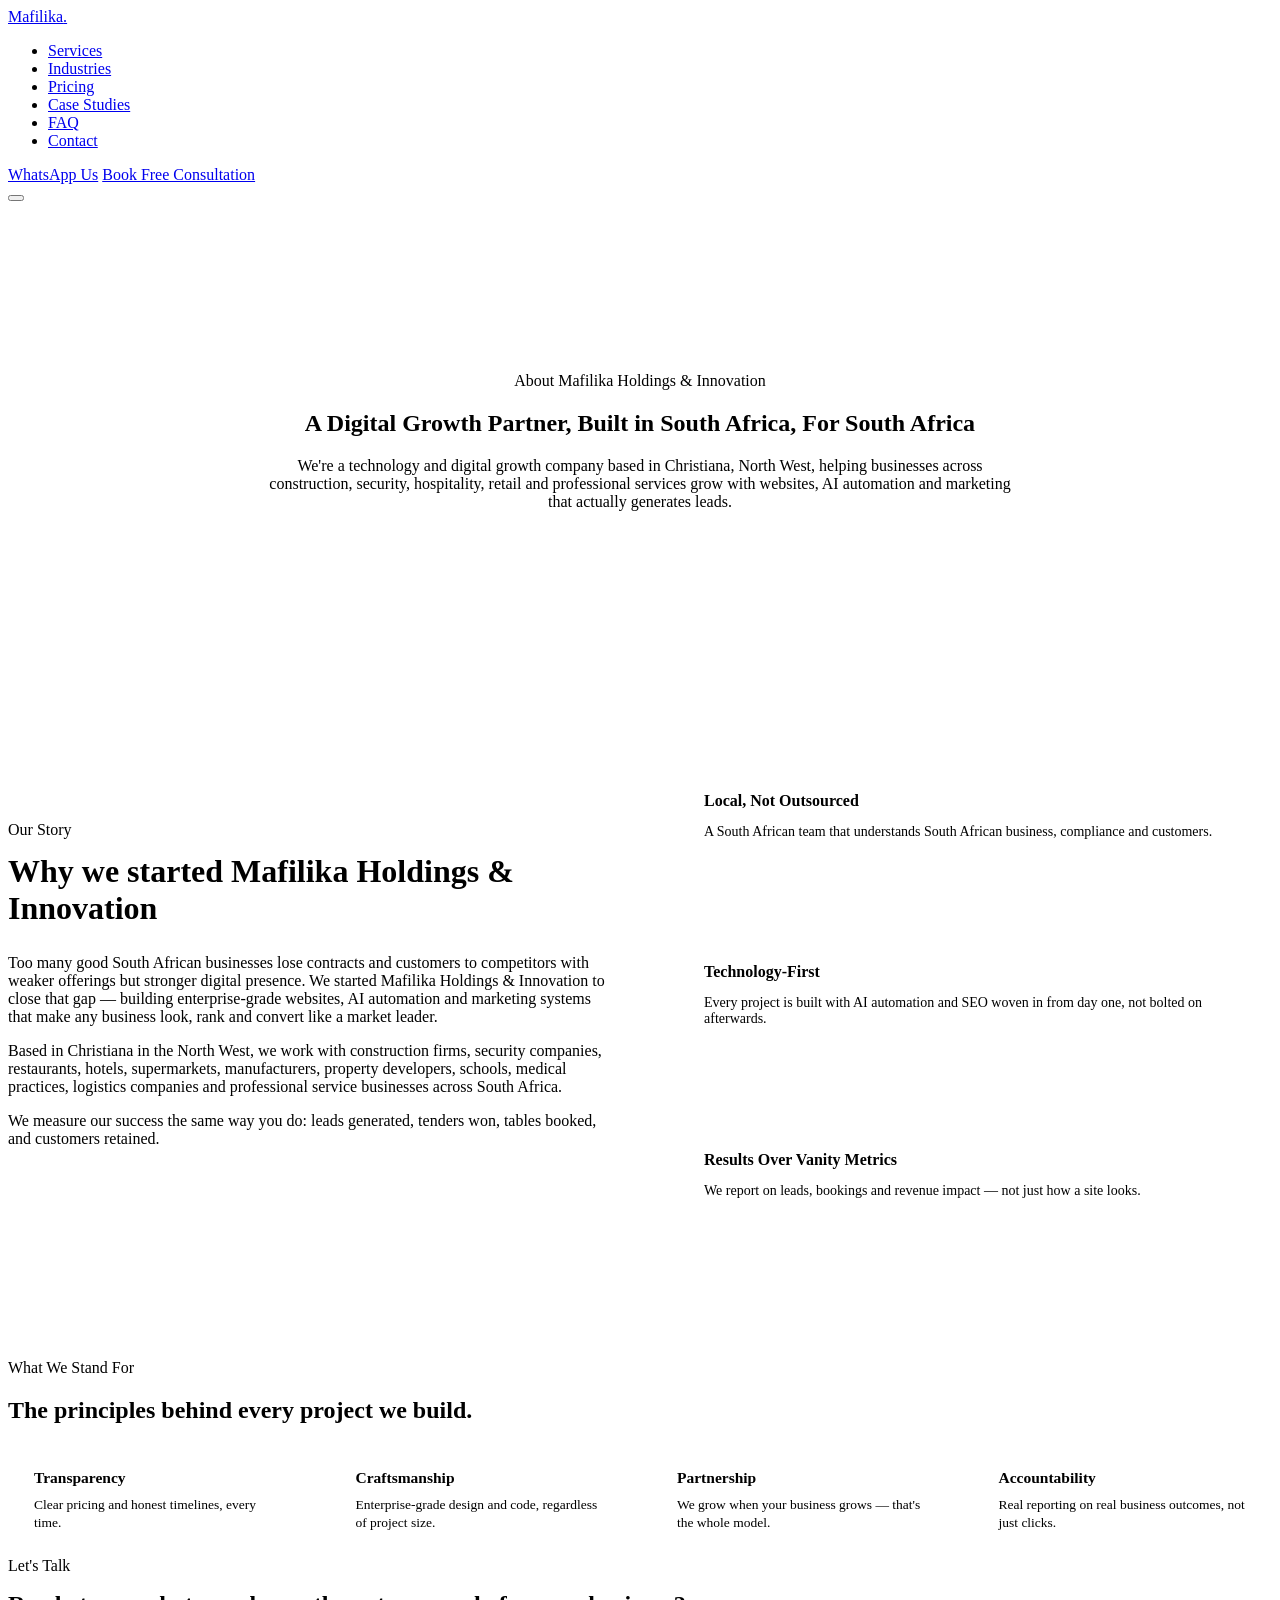
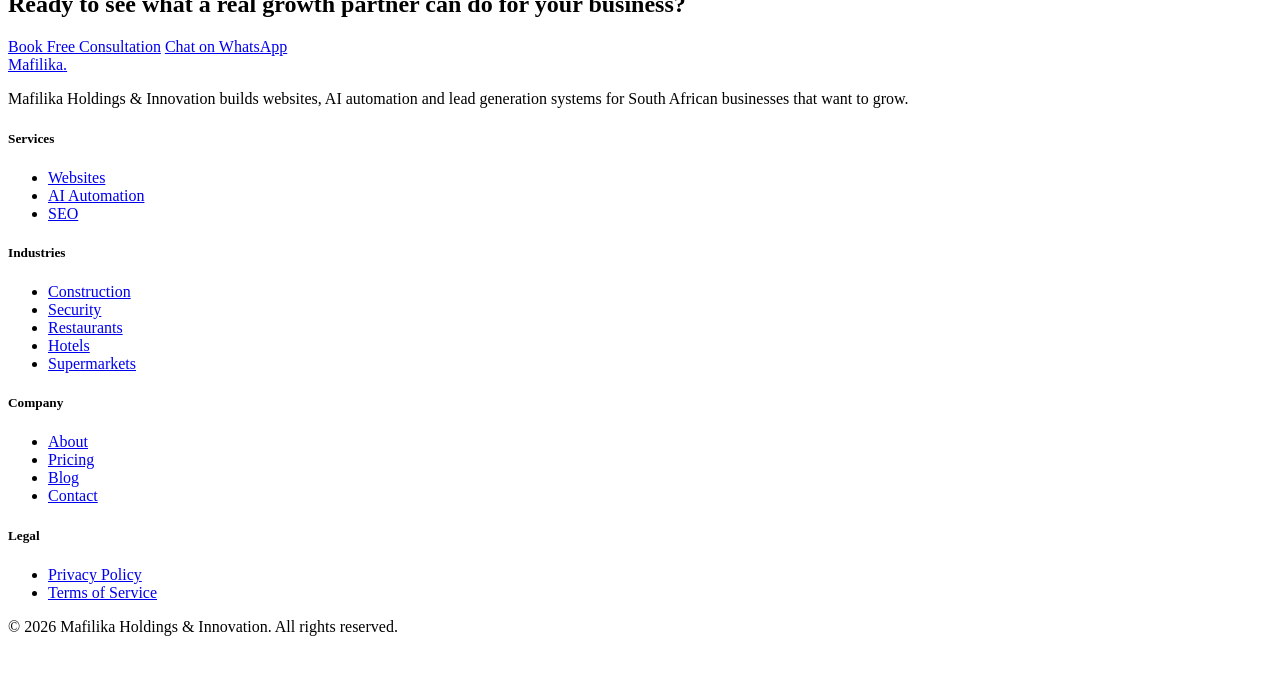
==== about.html @ dcf2f093 "Add files via upload" ====
<!DOCTYPE html>
<html lang="en-ZA">
<head>
<meta charset="UTF-8">
<meta name="viewport" content="width=device-width, initial-scale=1.0">
<title>About Us | Mafilika Holdings & Innovation</title>
<meta name="description" content="Mafilika Holdings & Innovation is a South African technology and digital growth company based in Christiana, North West, helping businesses grow with websites, AI automation and marketing.">
<link rel="canonical" href="https://www.mafilikaholdings.co.za/about.html">
<meta property="og:type" content="website">
<meta property="og:site_name" content="Mafilika Holdings & Innovation">
<meta property="og:title" content="About Us | Mafilika Holdings & Innovation">
<meta property="og:description" content="A South African technology and digital growth company helping businesses across every industry grow faster.">
<meta name="robots" content="index, follow">
<meta name="theme-color" content="#070B18">
<link rel="preconnect" href="https://fonts.googleapis.com">
<link rel="preconnect" href="https://fonts.gstatic.com" crossorigin>
<link href="https://fonts.googleapis.com/css2?family=Manrope:wght@400;500;600;700;800&family=Inter:wght@400;500;600&family=IBM+Plex+Mono:wght@500;600&display=swap" rel="stylesheet">
<link rel="stylesheet" href="styles.css">
<style>
.about-hero{padding:170px 0 100px;}
.about-story{padding:110px 0; background:#fff;}
.story-grid{display:grid; grid-template-columns:1fr 1fr; gap:60px; align-items:center;}
.story-grid p{color:var(--ink-soft); font-size:16px; margin-bottom:16px;}
.story-card{background:var(--off); border-radius:var(--radius); padding:34px; border:1px solid var(--line);}
.story-card h4{font-size:16px; margin-bottom:8px;}
.story-card p{font-size:14px; color:var(--ink-soft);}
.story-cards{display:flex; flex-direction:column; gap:18px;}
.values-grid{display:grid; grid-template-columns:repeat(4,1fr); gap:22px;}
.value-card{background:#fff; border:1px solid var(--line); border-radius:16px; padding:26px;}
.value-card b{font-family:var(--display); display:block; margin-bottom:8px; font-size:15.5px;}
.value-card span{font-size:13.5px; color:var(--ink-soft);}
@media(max-width:980px){.story-grid{grid-template-columns:1fr;} .values-grid{grid-template-columns:1fr 1fr;}}
</style>
</head>
<body>

<header class="nav" id="siteNav">
  <div class="wrap nav-inner">
    <a href="index.html" class="logo"><span class="mark"></span> Mafilika<span style="color:var(--gold-2)">.</span></a>
    <nav><ul class="nav-links">
      <li><a href="index.html#services">Services</a></li>
      <li><a href="index.html#industries">Industries</a></li>
      <li><a href="pricing.html">Pricing</a></li>
      <li><a href="index.html#cases">Case Studies</a></li>
      <li><a href="index.html#faq">FAQ</a></li>
      <li><a href="index.html#contact">Contact</a></li>
    </ul></nav>
    <div class="nav-cta">
      <a class="btn btn-outline-dark btn-sm" href="https://wa.me/27717853990" target="_blank" rel="noopener">WhatsApp Us</a>
      <a class="btn btn-gold btn-sm" href="index.html#contact">Book Free Consultation</a>
    </div>
    <button class="burger" id="burgerBtn" aria-label="Open menu"><span></span><span></span><span></span></button>
  </div>
</header>

<section class="hero about-hero">
  <div class="wrap" style="max-width:760px; text-align:center; margin:0 auto;">
    <div class="hero-tag" style="margin-left:auto; margin-right:auto;"><span class="dot"></span> About Mafilika Holdings &amp; Innovation</div>
    <h1>A Digital Growth Partner, Built in <span class="accent">South Africa</span>, For South Africa</h1>
    <p class="lead" style="margin-left:auto; margin-right:auto; text-align:center;">We're a technology and digital growth company based in Christiana, North West, helping businesses across construction, security, hospitality, retail and professional services grow with websites, AI automation and marketing that actually generates leads.</p>
  </div>
</section>

<section class="about-story">
  <div class="wrap story-grid">
    <div>
      <span class="eyebrow" style="color:var(--royal);">Our Story</span>
      <h2 style="margin-top:14px; font-size:clamp(24px,3vw,32px);">Why we started Mafilika Holdings &amp; Innovation</h2>
      <p style="margin-top:20px;">Too many good South African businesses lose contracts and customers to competitors with weaker offerings but stronger digital presence. We started Mafilika Holdings &amp; Innovation to close that gap — building enterprise-grade websites, AI automation and marketing systems that make any business look, rank and convert like a market leader.</p>
      <p>Based in Christiana in the North West, we work with construction firms, security companies, restaurants, hotels, supermarkets, manufacturers, property developers, schools, medical practices, logistics companies and professional service businesses across South Africa.</p>
      <p>We measure our success the same way you do: leads generated, tenders won, tables booked, and customers retained.</p>
    </div>
    <div class="story-cards">
      <div class="story-card"><h4>Local, Not Outsourced</h4><p>A South African team that understands South African business, compliance and customers.</p></div>
      <div class="story-card"><h4>Technology-First</h4><p>Every project is built with AI automation and SEO woven in from day one, not bolted on afterwards.</p></div>
      <div class="story-card"><h4>Results Over Vanity Metrics</h4><p>We report on leads, bookings and revenue impact — not just how a site looks.</p></div>
    </div>
  </div>
</section>

<section class="services">
  <div class="wrap">
    <div class="sec-head on-light center reveal">
      <span class="eyebrow">What We Stand For</span>
      <h2>The principles behind every project we build.</h2>
    </div>
    <div class="values-grid">
      <div class="value-card reveal"><b>Transparency</b><span>Clear pricing and honest timelines, every time.</span></div>
      <div class="value-card reveal"><b>Craftsmanship</b><span>Enterprise-grade design and code, regardless of project size.</span></div>
      <div class="value-card reveal"><b>Partnership</b><span>We grow when your business grows — that's the whole model.</span></div>
      <div class="value-card reveal"><b>Accountability</b><span>Real reporting on real business outcomes, not just clicks.</span></div>
    </div>
  </div>
</section>

<section class="cta-band">
  <div class="wrap">
    <span class="eyebrow" style="color:var(--gold-2);">Let's Talk</span>
    <h2 style="margin-top:16px;">Ready to see what a real growth partner can do for your business?</h2>
    <div class="cta-actions">
      <a href="index.html#contact" class="btn btn-gold">Book Free Consultation</a>
      <a href="https://wa.me/27717853990" target="_blank" rel="noopener" class="btn btn-outline-dark">Chat on WhatsApp</a>
    </div>
  </div>
</section>

<footer>
  <div class="wrap">
    <div class="foot-grid">
      <div class="foot-brand"><a href="index.html" class="logo"><span class="mark"></span> Mafilika<span style="color:var(--gold-2)">.</span></a><p>Mafilika Holdings &amp; Innovation builds websites, AI automation and lead generation systems for South African businesses that want to grow.</p></div>
      <div class="foot-col"><h5>Services</h5><ul><li><a href="index.html#services">Websites</a></li><li><a href="index.html#services">AI Automation</a></li><li><a href="index.html#services">SEO</a></li></ul></div>
      <div class="foot-col"><h5>Industries</h5><ul><li><a href="construction.html">Construction</a></li><li><a href="security.html">Security</a></li><li><a href="restaurants.html">Restaurants</a></li><li><a href="hotels.html">Hotels</a></li><li><a href="supermarkets.html">Supermarkets</a></li></ul></div>
      <div class="foot-col"><h5>Company</h5><ul><li><a href="about.html">About</a></li><li><a href="pricing.html">Pricing</a></li><li><a href="blog.html">Blog</a></li><li><a href="index.html#contact">Contact</a></li></ul></div>
      <div class="foot-col"><h5>Legal</h5><ul><li><a href="privacy.html">Privacy Policy</a></li><li><a href="terms.html">Terms of Service</a></li></ul></div>
    </div>
    <div class="foot-bottom"><span>© 2026 Mafilika Holdings &amp; Innovation. All rights reserved.</span></div>
  </div>
</footer>

<a href="https://wa.me/27717853990" target="_blank" rel="noopener" class="wa-float" aria-label="Chat on WhatsApp">
  <svg width="28" height="28" viewBox="0 0 24 24" fill="none"><path d="M20 4.4A10 10 0 0 0 4 17.5L3 21l3.6-1a10 10 0 0 0 13.4-15.6Z" stroke="#fff" stroke-width="1.7"/></svg>
</a>
<script src="script.js"></script>
</body>
</html>
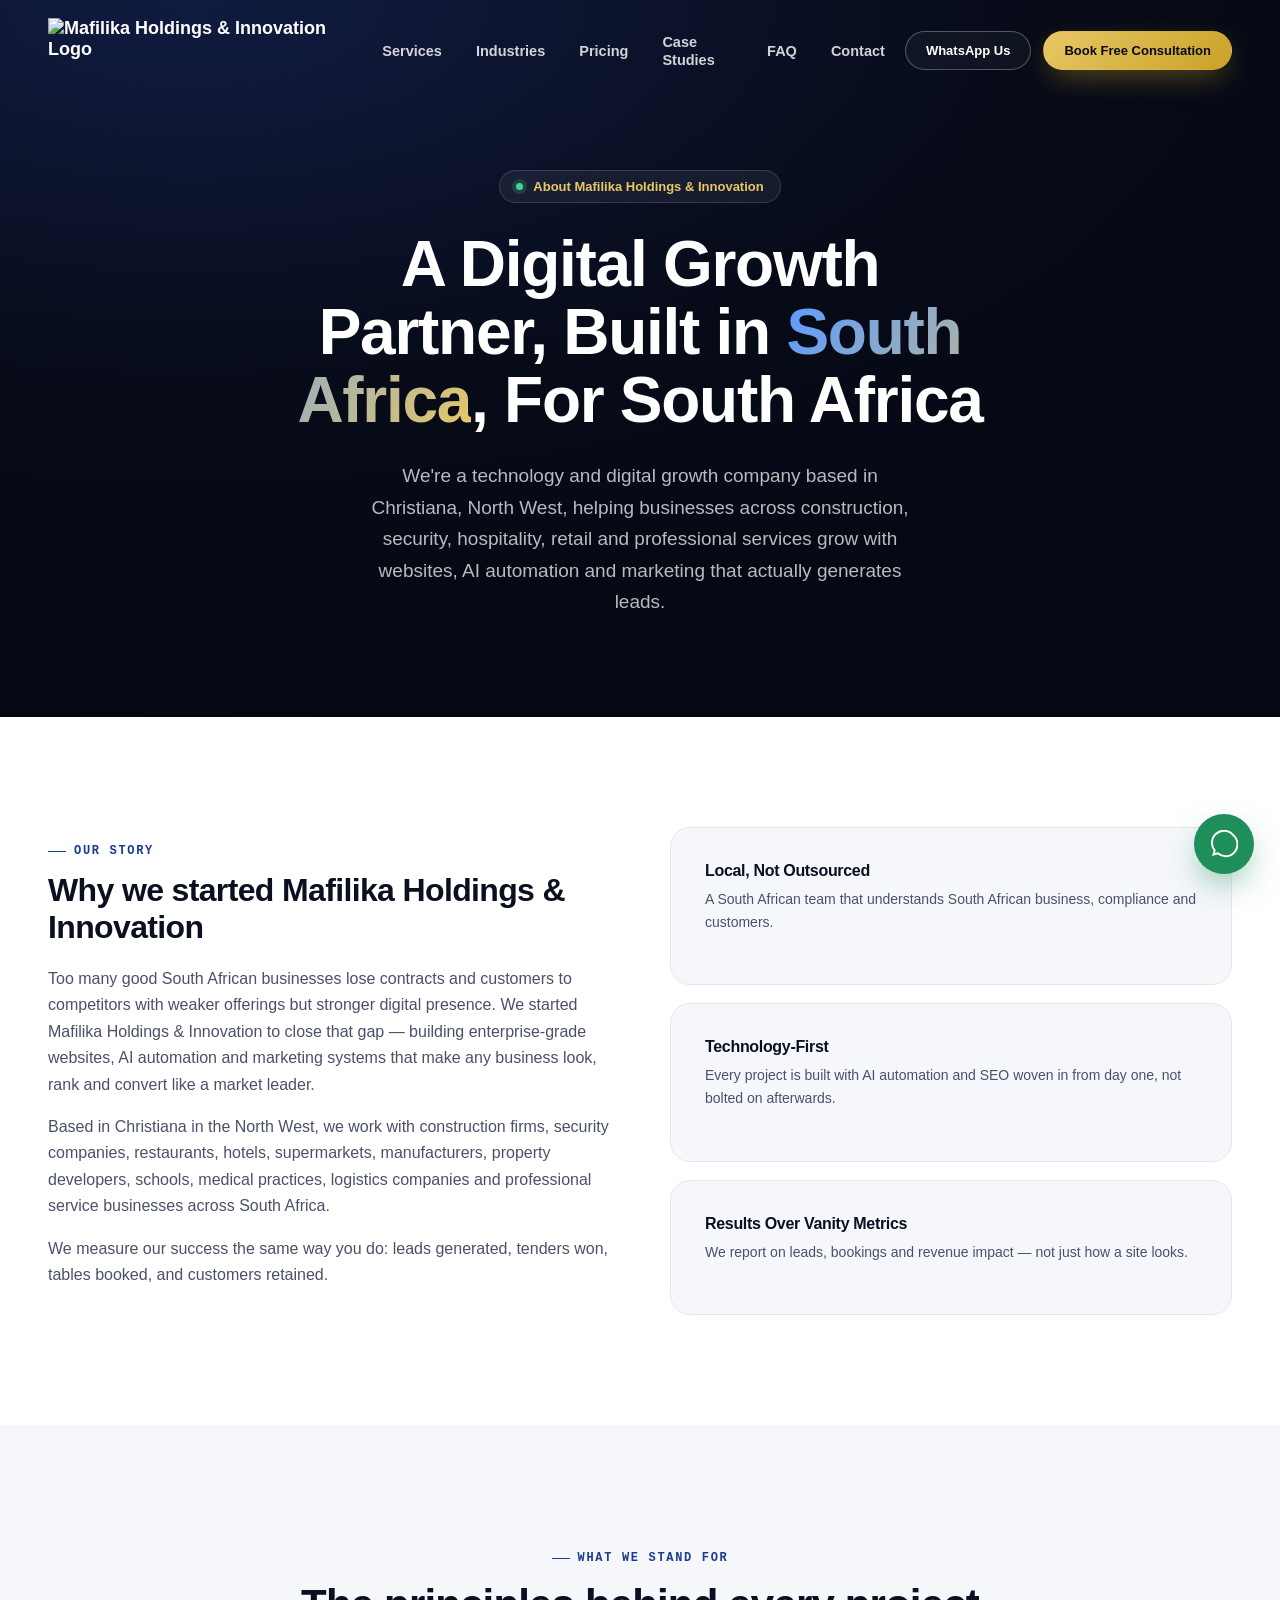
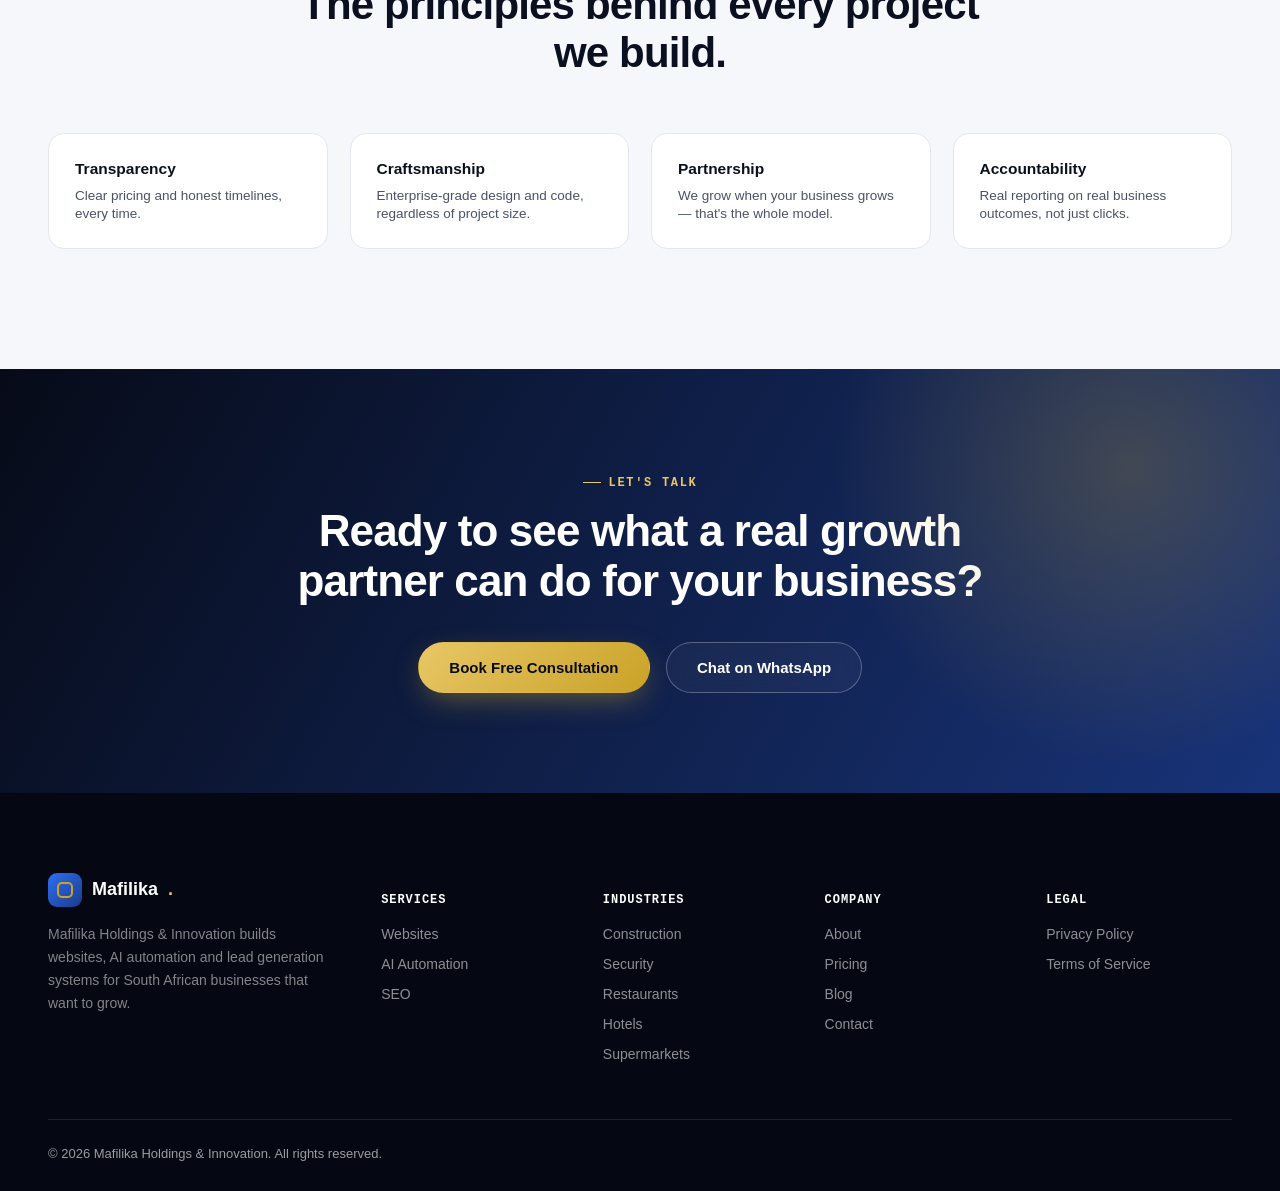
==== commit c8df57c2: "Replace logo link with image in about.html" ====
--- a/about.html
+++ b/about.html
@@ -36,7 +36,9 @@
 
 <header class="nav" id="siteNav">
   <div class="wrap nav-inner">
-    <a href="index.html" class="logo"><span class="mark"></span> Mafilika<span style="color:var(--gold-2)">.</span></a>
+    <a href="#top" class="logo">
+    <img src="https://images.ctfassets.net/09muo917z9ra/ib6nIgVvHbngc9RTcb0pB/8f5355653ce67984b3f659a8dd42c366/InShot_20260725_161319528.png" alt="Mafilika Holdings & Innovation Logo" class="logo-img">
+    </a>
     <nav><ul class="nav-links">
       <li><a href="index.html#services">Services</a></li>
       <li><a href="index.html#industries">Industries</a></li>
--- a/styles.css
+++ b/styles.css
@@ -0,0 +1,307 @@
+:root{
+  --navy:#070B18;
+  --navy-2:#0D1530;
+  --royal:#1B3B8C;
+  --electric:#2E6FF2;
+  --electric-2:#5B9BFF;
+  --gold:#C9A227;
+  --gold-2:#E8C766;
+  --white:#FFFFFF;
+  --off:#F6F7FB;
+  --ink:#0B1020;
+  --ink-soft:#4A5169;
+  --line:#E4E7F0;
+  --line-dark:rgba(255,255,255,0.10);
+  --display:'Manrope',sans-serif;
+  --body:'Inter',sans-serif;
+  --mono:'IBM Plex Mono',monospace;
+  --radius:20px;
+  --ease:cubic-bezier(.16,.84,.44,1);
+}
+*{box-sizing:border-box;}
+html{scroll-behavior:smooth;}
+@media (prefers-reduced-motion: reduce){
+  html{scroll-behavior:auto;}
+  *{animation-duration:0.001ms !important; transition-duration:0.001ms !important;}
+}
+body{
+  margin:0;
+  font-family:var(--body);
+  color:var(--ink);
+  background:var(--white);
+  -webkit-font-smoothing:antialiased;
+  overflow-x:hidden;
+}
+h1,h2,h3,h4{font-family:var(--display); margin:0; letter-spacing:-0.02em; color:inherit;}
+p{margin:0; line-height:1.65;}
+a{color:inherit; text-decoration:none;}
+img{max-width:100%; display:block;}
+.wrap{max-width:1240px; margin:0 auto; padding:0 28px;}
+section{position:relative;}
+.eyebrow{
+  font-family:var(--mono); font-size:12px; letter-spacing:.14em; text-transform:uppercase;
+  display:inline-flex; align-items:center; gap:8px; font-weight:600;
+}
+.eyebrow::before{content:''; width:18px; height:1px; background:currentColor; display:inline-block;}
+.btn{
+  display:inline-flex; align-items:center; justify-content:center; gap:10px;
+  padding:16px 30px; border-radius:100px; font-weight:700; font-size:15px;
+  cursor:pointer; border:1px solid transparent; transition:transform .35s var(--ease), box-shadow .35s var(--ease), background .3s, color .3s, border-color .3s;
+  white-space:nowrap;
+}
+.btn:hover{transform:translateY(-2px);}
+.btn-gold{background:linear-gradient(135deg,var(--gold-2),var(--gold)); color:var(--navy); box-shadow:0 10px 30px -8px rgba(201,162,39,.55);}
+.btn-gold:hover{box-shadow:0 16px 40px -8px rgba(201,162,39,.7);}
+.btn-outline-dark{border-color:rgba(255,255,255,.28); color:#fff; background:rgba(255,255,255,.04); backdrop-filter:blur(8px);}
+.btn-outline-dark:hover{background:rgba(255,255,255,.1); border-color:rgba(255,255,255,.5);}
+.btn-navy{background:var(--navy); color:#fff;}
+.btn-navy:hover{background:var(--royal);}
+.btn-outline-light{border-color:var(--line); color:var(--ink); background:#fff;}
+.btn-outline-light:hover{border-color:var(--electric); color:var(--electric);}
+.btn-wa{background:#1E8E5A; color:#fff;}
+.btn-wa:hover{background:#177349;}
+.btn-sm{padding:11px 20px; font-size:13px;}
+
+/* ---------- NAV ---------- */
+header.nav{
+  position:fixed; top:0; left:0; right:0; z-index:1000;
+  padding:18px 0; transition:background .4s, padding .4s, border-color .4s;
+  border-bottom:1px solid transparent;
+}
+header.nav.scrolled{
+  background:rgba(7,11,24,.72); backdrop-filter:blur(18px) saturate(140%);
+  padding:12px 0; border-color:var(--line-dark);
+}
+.nav-inner{display:flex; align-items:center; justify-content:space-between; gap:20px;}
+.logo{display:flex; align-items:center; gap:10px; font-family:var(--display); font-weight:800; font-size:18px; color:#fff;}
+.logo .mark{width:34px; height:34px; border-radius:9px; background:linear-gradient(135deg,var(--electric),var(--royal)); position:relative; flex:none;}
+.logo .mark::after{content:''; position:absolute; inset:9px; border:2px solid var(--gold); border-radius:5px;}
+.nav-links{display:flex; align-items:center; gap:34px; list-style:none; margin:0; padding:0;}
+.nav-links a{font-size:14.5px; font-weight:600; color:rgba(255,255,255,.82); transition:color .25s; position:relative;}
+.nav-links a:hover{color:#fff;}
+.nav-cta{display:flex; align-items:center; gap:12px;}
+.burger{display:none; flex-direction:column; gap:5px; background:none; border:none; cursor:pointer; padding:8px;}
+.burger span{width:22px; height:2px; background:#fff; display:block;}
+
+/* ---------- HERO ---------- */
+.hero{
+  background:radial-gradient(120% 100% at 15% 0%, #101B40 0%, var(--navy) 55%, #050812 100%);
+  color:#fff; padding:190px 0 140px; overflow:hidden;
+}
+.hero-grid{display:grid; grid-template-columns:1.05fr .95fr; gap:60px; align-items:center;}
+.hero canvas{position:absolute; inset:0; width:100%; height:100%; opacity:.55; pointer-events:none;}
+.hero-tag{display:inline-flex; align-items:center; gap:10px; background:rgba(255,255,255,.06); border:1px solid rgba(255,255,255,.14); padding:8px 16px; border-radius:100px; font-size:13px; font-weight:600; color:var(--gold-2); margin-bottom:28px;}
+.hero-tag .dot{width:7px; height:7px; border-radius:50%; background:#3ED598; box-shadow:0 0 0 4px rgba(62,213,152,.18);}
+.hero h1{font-size:clamp(38px,5vw,64px); line-height:1.06; font-weight:800;}
+.hero h1 .accent{background:linear-gradient(120deg,var(--electric-2),var(--gold-2)); -webkit-background-clip:text; background-clip:text; color:transparent;}
+.hero p.lead{margin-top:26px; font-size:19px; line-height:1.65; color:rgba(255,255,255,.72); max-width:560px;}
+.hero-actions{display:flex; gap:16px; margin-top:40px; flex-wrap:wrap;}
+.hero-stats{display:flex; gap:36px; margin-top:60px; flex-wrap:wrap;}
+.hero-stats .stat b{font-family:var(--mono); font-size:26px; color:#fff; display:block;}
+.hero-stats .stat span{font-size:12.5px; color:rgba(255,255,255,.55); text-transform:uppercase; letter-spacing:.08em;}
+.hero-visual{position:relative; height:520px;}
+.hv-card{position:absolute; background:rgba(255,255,255,.05); border:1px solid rgba(255,255,255,.14); backdrop-filter:blur(20px); border-radius:18px; padding:20px; box-shadow:0 30px 60px -20px rgba(0,0,0,.5);}
+.hv-card.c1{top:0; left:10%; width:280px; animation:float1 7s ease-in-out infinite;}
+.hv-card.c2{top:210px; left:0; width:250px; animation:float2 8s ease-in-out infinite;}
+.hv-card.c3{bottom:10px; right:0; width:270px; animation:float1 9s ease-in-out infinite .5s;}
+@keyframes float1{0%,100%{transform:translateY(0);}50%{transform:translateY(-14px);}}
+@keyframes float2{0%,100%{transform:translateY(0);}50%{transform:translateY(12px);}}
+.hv-card .label{font-family:var(--mono); font-size:11px; letter-spacing:.08em; text-transform:uppercase; color:var(--electric-2); margin-bottom:10px; display:block;}
+.hv-card .big{font-size:28px; font-weight:800; font-family:var(--display); color:#fff;}
+.hv-bar{height:6px; border-radius:4px; background:rgba(255,255,255,.12); margin-top:12px; overflow:hidden;}
+.hv-bar i{display:block; height:100%; background:linear-gradient(90deg,var(--electric),var(--gold));}
+
+/* trust bar */
+.trustbar{background:var(--navy-2); padding:26px 0; border-top:1px solid var(--line-dark); border-bottom:1px solid var(--line-dark);}
+.trustbar .wrap{display:flex; align-items:center; justify-content:space-between; gap:24px; flex-wrap:wrap;}
+.trustbar span{color:rgba(255,255,255,.42); font-size:12.5px; font-family:var(--mono); letter-spacing:.06em; text-transform:uppercase;}
+.trust-logos{display:flex; gap:36px; flex-wrap:wrap; align-items:center;}
+.trust-logos b{color:rgba(255,255,255,.65); font-weight:700; font-size:15px; font-family:var(--display); letter-spacing:.01em;}
+
+/* ---------- SECTION HEADERS ---------- */
+.sec-head{max-width:680px; margin-bottom:56px;}
+.sec-head.center{margin-left:auto; margin-right:auto; text-align:center;}
+.sec-head h2{font-size:clamp(28px,3.4vw,42px); margin-top:16px; font-weight:800;}
+.sec-head p{margin-top:16px; font-size:17px; color:var(--ink-soft);}
+.on-dark .eyebrow{color:var(--gold-2);}
+.on-dark h2{color:#fff;}
+.on-dark p{color:rgba(255,255,255,.65);}
+.on-light .eyebrow{color:var(--royal);}
+
+/* ---------- SERVICES ---------- */
+.services{padding:120px 0; background:var(--off);}
+.svc-grid{display:grid; grid-template-columns:repeat(3,1fr); gap:24px;}
+.svc-card{background:#fff; border:1px solid var(--line); border-radius:var(--radius); padding:32px; transition:transform .4s var(--ease), box-shadow .4s var(--ease), border-color .4s;}
+.svc-card:hover{transform:translateY(-6px); box-shadow:0 30px 60px -30px rgba(11,16,32,.25); border-color:transparent;}
+.svc-icon{width:52px; height:52px; border-radius:14px; display:flex; align-items:center; justify-content:center; background:linear-gradient(135deg,var(--royal),var(--electric)); margin-bottom:22px;}
+.svc-icon svg{width:26px; height:26px; stroke:#fff;}
+.svc-card h3{font-size:20px; margin-bottom:10px;}
+.svc-card p{color:var(--ink-soft); font-size:15px; margin-bottom:16px;}
+.svc-tags{display:flex; flex-wrap:wrap; gap:8px;}
+.svc-tags span{font-size:12px; font-weight:600; color:var(--royal); background:#EEF2FF; padding:6px 11px; border-radius:100px;}
+.svc-card.gold .svc-icon{background:linear-gradient(135deg,var(--gold-2),var(--gold));}
+.svc-card.gold .svc-tags span{color:#8A6C0B; background:#FCF3D9;}
+
+/* ---------- INDUSTRIES ---------- */
+.industries{padding:120px 0; background:#fff;}
+.ind-tabs{display:flex; gap:10px; flex-wrap:wrap; margin-bottom:44px;}
+.ind-tab{padding:12px 22px; border-radius:100px; border:1px solid var(--line); background:#fff; font-weight:700; font-size:14px; cursor:pointer; transition:all .3s;}
+.ind-tab:hover{border-color:var(--electric);}
+.ind-tab.active{background:var(--navy); color:#fff; border-color:var(--navy);}
+.ind-panel{display:none; grid-template-columns:1fr 1fr; gap:50px; align-items:flex-start; animation:fadeUp .5s var(--ease);}
+.ind-panel.active{display:grid;}
+@keyframes fadeUp{from{opacity:0; transform:translateY(14px);} to{opacity:1; transform:translateY(0);}}
+.ind-panel h3{font-size:26px; margin-bottom:8px;}
+.ind-panel .ind-kicker{color:var(--royal); font-family:var(--mono); font-size:12.5px; text-transform:uppercase; letter-spacing:.08em; font-weight:700;}
+.ind-qa{margin-top:26px; display:flex; flex-direction:column; gap:16px;}
+.ind-qa .q{display:flex; gap:12px; align-items:flex-start;}
+.ind-qa .q .qmark{width:26px; height:26px; border-radius:50%; background:#EEF2FF; color:var(--royal); font-family:var(--mono); font-weight:700; font-size:12px; display:flex; align-items:center; justify-content:center; flex:none; margin-top:2px;}
+.ind-qa .q p{font-size:15px; color:var(--ink-soft);}
+.ind-qa .q p b{color:var(--ink); font-weight:700;}
+.ind-panel .ind-visual{background:linear-gradient(160deg,var(--navy),#111B3E); border-radius:var(--radius); padding:34px; color:#fff; position:sticky; top:110px;}
+.ind-visual ul{list-style:none; margin:20px 0 0; padding:0; display:flex; flex-direction:column; gap:14px;}
+.ind-visual li{display:flex; gap:12px; align-items:center; font-size:14.5px; color:rgba(255,255,255,.85);}
+.ind-visual li .ic{width:8px; height:8px; border-radius:2px; background:var(--gold); flex:none;}
+
+/* ---------- WHY US ---------- */
+.why{padding:120px 0; background:var(--navy); color:#fff; position:relative;}
+.why-grid{display:grid; grid-template-columns:repeat(5,1fr); gap:1px; background:var(--line-dark); border:1px solid var(--line-dark); border-radius:var(--radius); overflow:hidden; margin-top:20px;}
+.why-item{background:var(--navy); padding:32px 24px;}
+.why-item .n{font-family:var(--mono); color:var(--gold-2); font-size:13px; margin-bottom:14px; display:block;}
+.why-item h4{font-size:16px; margin-bottom:8px;}
+.why-item p{font-size:13.5px; color:rgba(255,255,255,.55);}
+@media(max-width:980px){.why-grid{grid-template-columns:repeat(2,1fr);}}
+
+/* ---------- PROCESS ---------- */
+.process{padding:120px 0; background:#fff;}
+.proc-track{display:grid; grid-template-columns:repeat(7,1fr); gap:14px; position:relative;}
+.proc-track::before{content:''; position:absolute; top:26px; left:0; right:0; height:1px; background:var(--line); z-index:0;}
+.proc-step{position:relative; z-index:1; text-align:left;}
+.proc-num{width:52px; height:52px; border-radius:50%; background:#fff; border:2px solid var(--navy); color:var(--navy); font-family:var(--mono); font-weight:700; display:flex; align-items:center; justify-content:center; margin-bottom:18px; font-size:15px;}
+.proc-step h4{font-size:16px; margin-bottom:8px;}
+.proc-step p{font-size:13px; color:var(--ink-soft);}
+@media(max-width:980px){.proc-track{grid-template-columns:repeat(2,1fr); gap:32px;} .proc-track::before{display:none;}}
+
+/* ---------- TESTIMONIALS ---------- */
+.testi{padding:120px 0; background:var(--off);}
+.testi-grid{display:grid; grid-template-columns:repeat(3,1fr); gap:24px;}
+.testi-card{background:#fff; border-radius:var(--radius); padding:30px; border:1px solid var(--line);}
+.stars{color:var(--gold); font-size:14px; letter-spacing:2px; margin-bottom:16px;}
+.testi-card p.quote{font-size:15px; color:var(--ink); margin-bottom:22px;}
+.testi-who{display:flex; align-items:center; gap:12px;}
+.avatar{width:42px; height:42px; border-radius:50%; background:linear-gradient(135deg,var(--royal),var(--electric)); flex:none; display:flex; align-items:center; justify-content:center; color:#fff; font-weight:700; font-family:var(--display); font-size:14px;}
+.testi-who b{font-size:14px; display:block;}
+.testi-who span{font-size:12.5px; color:var(--ink-soft);}
+
+/* ---------- CASE STUDIES ---------- */
+.cases{padding:120px 0; background:#fff;}
+.case-grid{display:grid; grid-template-columns:repeat(3,1fr); gap:24px;}
+.case-card{border-radius:var(--radius); overflow:hidden; border:1px solid var(--line); background:var(--off);}
+.case-top{padding:26px 26px 0;}
+.case-top .tag{font-family:var(--mono); font-size:11.5px; text-transform:uppercase; letter-spacing:.08em; color:var(--royal); font-weight:700;}
+.case-top h4{font-size:19px; margin-top:10px;}
+.case-stats{display:flex; gap:0; padding:22px 26px 26px; border-top:1px solid var(--line); margin-top:20px;}
+.case-stats .cs{flex:1;}
+.case-stats .cs b{display:block; font-family:var(--mono); font-size:24px; color:var(--navy);}
+.case-stats .cs span{font-size:11.5px; color:var(--ink-soft); text-transform:uppercase; letter-spacing:.05em;}
+
+/* ---------- CTA BAND ---------- */
+.cta-band{padding:100px 0; background:linear-gradient(120deg,var(--navy),var(--royal) 120%); color:#fff; text-align:center; position:relative; overflow:hidden;}
+.cta-band::before{content:''; position:absolute; width:600px; height:600px; background:radial-gradient(circle,rgba(201,162,39,.25),transparent 70%); top:-200px; right:-150px;}
+.cta-band h2{font-size:clamp(28px,4vw,44px); max-width:760px; margin:0 auto;}
+.cta-band p{margin-top:18px; color:rgba(255,255,255,.7); font-size:17px;}
+.cta-actions{display:flex; gap:16px; justify-content:center; margin-top:36px; flex-wrap:wrap;}
+
+/* ---------- FAQ ---------- */
+.faq{padding:120px 0; background:var(--off);}
+.faq-grid{display:grid; grid-template-columns:1fr; gap:12px; max-width:840px; margin:0 auto;}
+.faq-item{background:#fff; border:1px solid var(--line); border-radius:16px; overflow:hidden;}
+.faq-q{padding:22px 24px; display:flex; align-items:center; justify-content:space-between; gap:20px; cursor:pointer; font-weight:700; font-size:15.5px;}
+.faq-q .plus{width:26px; height:26px; border-radius:50%; border:1px solid var(--line); flex:none; position:relative; transition:transform .3s;}
+.faq-q .plus::before,.faq-q .plus::after{content:''; position:absolute; background:var(--navy); top:50%; left:50%; transform:translate(-50%,-50%);}
+.faq-q .plus::before{width:10px; height:2px;}
+.faq-q .plus::after{width:2px; height:10px; transition:opacity .3s;}
+.faq-item.open .plus{transform:rotate(180deg); border-color:var(--electric);}
+.faq-item.open .plus::after{opacity:0;}
+.faq-a{max-height:0; overflow:hidden; transition:max-height .4s var(--ease);}
+.faq-a p{padding:0 24px 22px; color:var(--ink-soft); font-size:14.5px; max-width:680px;}
+.faq-cat{font-family:var(--mono); font-size:12px; text-transform:uppercase; letter-spacing:.1em; color:var(--royal); font-weight:700; margin:36px 0 14px;}
+.faq-cat:first-child{margin-top:0;}
+
+/* ---------- CONTACT ---------- */
+.contact{padding:120px 0; background:var(--navy); color:#fff;}
+.contact-grid{display:grid; grid-template-columns:1fr 1fr; gap:60px;}
+.c-info-card{background:rgba(255,255,255,.05); border:1px solid var(--line-dark); border-radius:var(--radius); padding:30px; margin-bottom:18px;}
+.c-info-card .lbl{font-family:var(--mono); font-size:12px; text-transform:uppercase; letter-spacing:.08em; color:var(--gold-2); margin-bottom:10px; display:block;}
+.c-info-card p{font-size:15px; color:rgba(255,255,255,.85);}
+.map-box{border-radius:var(--radius); overflow:hidden; height:220px; border:1px solid var(--line-dark);}
+.map-box iframe{width:100%; height:100%; border:0; filter:grayscale(.3) invert(.92) contrast(.9);}
+.form-card{background:#fff; border-radius:var(--radius); padding:36px; color:var(--ink);}
+.form-card h3{font-size:22px; margin-bottom:6px;}
+.form-card > p{color:var(--ink-soft); font-size:14.5px; margin-bottom:26px;}
+.form-row{display:grid; grid-template-columns:1fr 1fr; gap:14px; margin-bottom:14px;}
+.form-card input, .form-card select, .form-card textarea{
+  width:100%; padding:14px 16px; border-radius:12px; border:1px solid var(--line); font-family:var(--body); font-size:14.5px; background:var(--off); transition:border-color .25s;
+}
+.form-card input:focus, .form-card select:focus, .form-card textarea:focus{outline:none; border-color:var(--electric); background:#fff;}
+.form-card label{font-size:12.5px; font-weight:700; color:var(--ink-soft); display:block; margin-bottom:6px;}
+.form-card button{width:100%; margin-top:8px; border:none;}
+
+/* ---------- FOOTER ---------- */
+footer{background:#050812; color:rgba(255,255,255,.6); padding:80px 0 30px;}
+.foot-grid{display:grid; grid-template-columns:1.6fr repeat(4,1fr); gap:36px; padding-bottom:56px; border-bottom:1px solid var(--line-dark);}
+.foot-brand p{font-size:14px; margin-top:16px; max-width:280px; color:rgba(255,255,255,.5);}
+.foot-col h5{font-family:var(--mono); font-size:12px; letter-spacing:.08em; text-transform:uppercase; color:#fff; margin-bottom:18px;}
+.foot-col ul{list-style:none; margin:0; padding:0; display:flex; flex-direction:column; gap:12px;}
+.foot-col a{font-size:14px; color:rgba(255,255,255,.55); transition:color .25s;}
+.foot-col a:hover{color:var(--gold-2);}
+.foot-bottom{display:flex; justify-content:space-between; align-items:center; padding-top:26px; flex-wrap:wrap; gap:14px; font-size:13px;}
+.foot-social{display:flex; gap:12px;}
+.foot-social a{width:36px; height:36px; border-radius:50%; border:1px solid var(--line-dark); display:flex; align-items:center; justify-content:center;}
+
+/* WhatsApp floating button */
+.wa-float{
+  position:fixed; bottom:26px; right:26px; z-index:999; background:#1E8E5A; color:#fff;
+  width:60px; height:60px; border-radius:50%; display:flex; align-items:center; justify-content:center;
+  box-shadow:0 14px 34px -8px rgba(30,142,90,.6); animation:pulse 2.4s infinite;
+}
+@keyframes pulse{0%{box-shadow:0 0 0 0 rgba(30,142,90,.5);}70%{box-shadow:0 0 0 16px rgba(30,142,90,0);}100%{box-shadow:0 0 0 0 rgba(30,142,90,0);}}
+
+/* reveal on scroll */
+.reveal{opacity:0; transform:translateY(24px); transition:opacity .8s var(--ease), transform .8s var(--ease);}
+.reveal.in{opacity:1; transform:translateY(0);}
+
+/* Focus visibility */
+a:focus-visible, button:focus-visible, input:focus-visible, select:focus-visible, textarea:focus-visible{
+  outline:2px solid var(--electric); outline-offset:2px;
+}
+
+@media(max-width:980px){
+  .nav-links, .nav-cta .btn-outline-dark{display:none;}
+  .burger{display:flex;}
+  .hero-grid{grid-template-columns:1fr;}
+  .hero-visual{height:380px; margin-top:20px;}
+  .svc-grid, .testi-grid, .case-grid{grid-template-columns:1fr 1fr;}
+  .ind-panel{grid-template-columns:1fr;}
+  .ind-visual{position:relative; top:0;}
+  .contact-grid{grid-template-columns:1fr;}
+  .foot-grid{grid-template-columns:1fr 1fr; gap:30px;}
+}
+@media(max-width:640px){
+  .svc-grid, .testi-grid, .case-grid, .foot-grid{grid-template-columns:1fr;}
+  .hero{padding:150px 0 90px;}
+  .form-row{grid-template-columns:1fr;}
+  .why-grid{grid-template-columns:1fr;}
+}
+.logo {
+    display: flex;
+    align-items: center;
+    text-decoration: none;
+}
+
+.logo-img {
+    height: 65px;
+    width: auto;
+    display: block;
+}
+}
